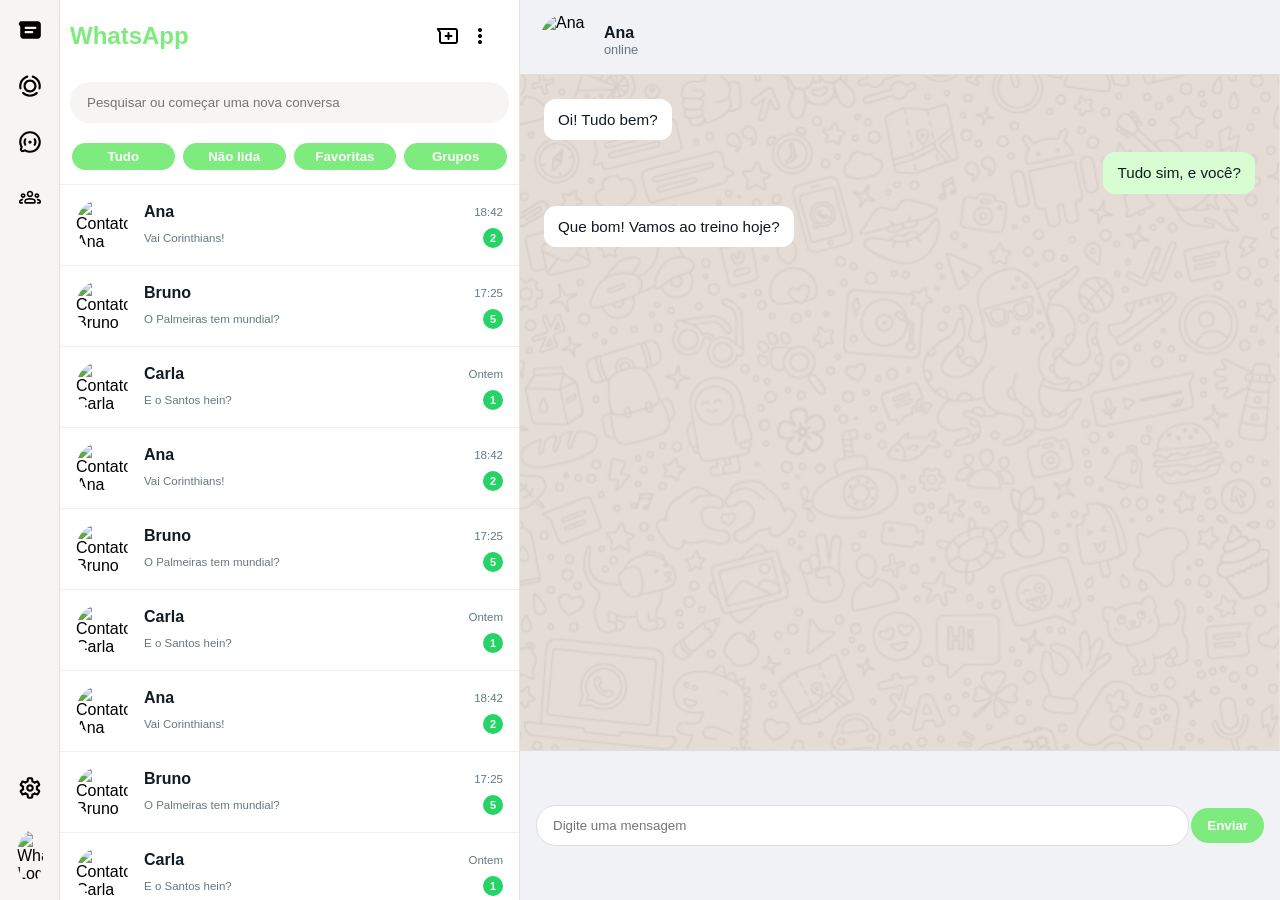
==== index.html @ 5a283557 "review_array" ====
<!DOCTYPE html>
<html lang="pt-br">
<head>
    <meta charset="UTF-8">
    <link rel="stylesheet" href="./assets/style.css">
    <script src="./script.js" defer type="module"></script>
    <meta name="viewport" content="width=device-width, initial-scale=1.0">
    <title>WhatsApp Web</title>
</head>
<body>

    <nav>
        <div class="container-nav">
            <img src="./assets/icons/messages.svg" alt="WhatsApp Logo">
            <img src="./assets/icons/status.svg" alt="WhatsApp Logo">
            <img src="./assets/icons/newsletter.svg" alt="WhatsApp Logo">
            <img src="./assets/icons/community.svg" alt="WhatsApp Logo">
        </div>
        <div class="container-nav">
            <img src="./assets/icons/settings.svg" alt="WhatsApp Logo">
            <img src="https://i.pravatar.cc/150?img=3" alt="WhatsApp Logo">
        </div>
    </nav>

    <section>
        <div class="container-stick">
            <div class="container-titulo">
                <h1>WhatsApp</h1>
                <div class="btn-new-chat">
                    <img src="./assets/icons/new-chat.svg" alt="Nova conversa">
                    <img src="./assets/icons/more-settings.svg" alt="Mais opções">
                </div>
            </div>

            <form action="">
                <input type="text" placeholder="Pesquisar ou começar uma nova conversa">
            </form>

            <div class="btn-container">
                <button>Tudo</button>
                <button>Não lida</button>
                <button>Favoritas</button>
                <button>Grupos</button>
            </div>

            <div class="chat-list">
                <article class="chat-card">
                    <img class="avatar" src="https://i.pravatar.cc/150?img=41" alt="Contato Ana">
                    <div class="chat-content">
                        <div class="chat-header">
                            <h2>Ana</h2>
                            <span>18:42</span>
                        </div>
                        <div class="chat-footer">
                            <p>Vai Corinthians!</p>
                            <span class="notificacao">2</span>
                        </div>
                    </div>
                </article>

                <article class="chat-card">
                    <img class="avatar" src="https://i.pravatar.cc/150?img=12" alt="Contato Bruno">
                    <div class="chat-content">
                        <div class="chat-header">
                            <h2>Bruno</h2>
                            <span>17:25</span>
                        </div>
                        <div class="chat-footer">
                            <p>O Palmeiras tem mundial?</p>
                            <span class="notificacao">5</span>
                        </div>
                    </div>
                </article>

                <article class="chat-card">
                    <img class="avatar" src="https://i.pravatar.cc/150?img=5" alt="Contato Carla">
                    <div class="chat-content">
                        <div class="chat-header">
                            <h2>Carla</h2>
                            <span>Ontem</span>
                        </div>
                        <div class="chat-footer">
                            <p>E o Santos hein?</p>
                            <span class="notificacao">1</span>
                        </div>
                    </div>
                </article>

                 <article class="chat-card">
                    <img class="avatar" src="https://i.pravatar.cc/150?img=41" alt="Contato Ana">
                    <div class="chat-content">
                        <div class="chat-header">
                            <h2>Ana</h2>
                            <span>18:42</span>
                        </div>
                        <div class="chat-footer">
                            <p>Vai Corinthians!</p>
                            <span class="notificacao">2</span>
                        </div>
                    </div>
                </article>

                <article class="chat-card">
                    <img class="avatar" src="https://i.pravatar.cc/150?img=12" alt="Contato Bruno">
                    <div class="chat-content">
                        <div class="chat-header">
                            <h2>Bruno</h2>
                            <span>17:25</span>
                        </div>
                        <div class="chat-footer">
                            <p>O Palmeiras tem mundial?</p>
                            <span class="notificacao">5</span>
                        </div>
                    </div>
                </article>

                <article class="chat-card">
                    <img class="avatar" src="https://i.pravatar.cc/150?img=5" alt="Contato Carla">
                    <div class="chat-content">
                        <div class="chat-header">
                            <h2>Carla</h2>
                            <span>Ontem</span>
                        </div>
                        <div class="chat-footer">
                            <p>E o Santos hein?</p>
                            <span class="notificacao">1</span>
                        </div>
                    </div>
                </article>

                 <article class="chat-card">
                    <img class="avatar" src="https://i.pravatar.cc/150?img=41" alt="Contato Ana">
                    <div class="chat-content">
                        <div class="chat-header">
                            <h2>Ana</h2>
                            <span>18:42</span>
                        </div>
                        <div class="chat-footer">
                            <p>Vai Corinthians!</p>
                            <span class="notificacao">2</span>
                        </div>
                    </div>
                </article>

                <article class="chat-card">
                    <img class="avatar" src="https://i.pravatar.cc/150?img=12" alt="Contato Bruno">
                    <div class="chat-content">
                        <div class="chat-header">
                            <h2>Bruno</h2>
                            <span>17:25</span>
                        </div>
                        <div class="chat-footer">
                            <p>O Palmeiras tem mundial?</p>
                            <span class="notificacao">5</span>
                        </div>
                    </div>
                </article>

                <article class="chat-card">
                    <img class="avatar" src="https://i.pravatar.cc/150?img=5" alt="Contato Carla">
                    <div class="chat-content">
                        <div class="chat-header">
                            <h2>Carla</h2>
                            <span>Ontem</span>
                        </div>
                        <div class="chat-footer">
                            <p>E o Santos hein?</p>
                            <span class="notificacao">1</span>
                        </div>
                    </div>
                </article>

                 <article class="chat-card">
                    <img class="avatar" src="https://i.pravatar.cc/150?img=41" alt="Contato Ana">
                    <div class="chat-content">
                        <div class="chat-header">
                            <h2>Ana</h2>
                            <span>18:42</span>
                        </div>
                        <div class="chat-footer">
                            <p>Vai Corinthians!</p>
                            <span class="notificacao">2</span>
                        </div>
                    </div>
                </article>

                <article class="chat-card">
                    <img class="avatar" src="https://i.pravatar.cc/150?img=12" alt="Contato Bruno">
                    <div class="chat-content">
                        <div class="chat-header">
                            <h2>Bruno</h2>
                            <span>17:25</span>
                        </div>
                        <div class="chat-footer">
                            <p>O Palmeiras tem mundial?</p>
                            <span class="notificacao">5</span>
                        </div>
                    </div>
                </article>

                <article class="chat-card">
                    <img class="avatar" src="https://i.pravatar.cc/150?img=5" alt="Contato Carla">
                    <div class="chat-content">
                        <div class="chat-header">
                            <h2>Carla</h2>
                            <span>Ontem</span>
                        </div>
                        <div class="chat-footer">
                            <p>E o Santos hein?</p>
                            <span class="notificacao">1</span>
                        </div>
                    </div>
                </article>
                
            </div>
        </div>
    </section>

    <main class="chat-main">
        <div class="chat-shell">
            <header class="chat-topbar">
                <img class="avatar" src="https://i.pravatar.cc/150?img=41" alt="Ana">
                <div class="contact-info">
                    <h2>Ana</h2>
                    <p>online</p>
                </div>
            </header>

            <section class="chat-messages">
                <div class="message received">Oi! Tudo bem?</div>
                <div class="message sent">Tudo sim, e você?</div>
                <div class="message received">Que bom! Vamos ao treino hoje?</div>
            </section>

            <footer class="chat-input">
                <input type="text" placeholder="Digite uma mensagem">
                <button>Enviar</button>
            </footer>
        </div>
    </main>
</body>
<script>script.js</script>
</html>
---- assets/style.css ----
* {
    margin: 0;
    padding: 0;
    box-sizing: border-box;
    text-decoration: none;
    font-family: Verdana, Geneva, Tahoma, sans-serif;
}

body {
    height: 100dvh;
    min-height: 100dvh;
    display: grid;
    grid-template-columns: 60px 460px minmax(0, 1fr);
    grid-template-rows: 1fr;
    background: #efeae2;
    overflow: hidden;
}

nav {
    grid-column: 1;
    background-color: rgb(247, 245, 243);
    display: grid;
    grid-template-rows: 1fr auto;
    justify-items: center;
    padding: 10px;
    border-right: 1px solid #e2ddd8;
}

.container-nav {
    display: grid;
    justify-items: center;
    align-content: start;
    gap: 16px;
    width: 100%;
}

.container-nav:last-child {
    align-content: end;
}

.container-nav img {
    border-radius: 100%;
    padding: 7px;
    width: 40px;
    cursor: pointer;
}

.container-nav img:hover {
    background-color: rgb(198, 244, 199);
}

section {
    grid-column: 2;
    background-color: white;
    display: grid;
    grid-template-rows: auto auto auto 1fr;
    border-right: 1px solid #eae2db;
    height: 100%;
    min-height: 0;
}

.container-stick {
    display: grid;
    grid-template-rows: auto auto auto 1fr;
    height: 100%;
    min-height: 0;
    overflow: hidden;
}

.container-titulo,
.btn-new-chat {
    display: grid;
}

.container-titulo > h1 {
    color: rgb(125, 235, 125);
    font-size: x-large;
}

.container-titulo {
    grid-template-columns: 1fr auto;
    align-items: center;
    padding: 17px 10px;
}

.btn-new-chat {
    grid-template-columns: repeat(2, auto);
    align-items: center;
    gap: 8px;
    padding: 7px;
    border-radius: 100%;
    margin-right: 10px;
}

.btn-new-chat:hover {
    background-color: rgb(198, 244, 199);
}

img {
    display: block;
    max-width: 100%;
}

form {
    padding: 10px;
}

input {
    width: 100%;
    padding: 12px 16px;
    border-radius: 20px;
    border: 1px solid transparent;
    background-color: #F6F5F4;
    outline: none;
}

input:focus {
    border: 1px solid rgb(125, 235, 125);
}

.btn-container {
    display: grid;
    grid-template-columns: repeat(4, minmax(0, 1fr));
    gap: 8px;
    padding: 10px 12px 14px;
}

.btn-container button {
    padding: 6px 12px;
    border-radius: 20px;
    border: none;
    background-color: rgb(125, 235, 125);
    color: white;
    font-weight: bold;
    cursor: pointer;
}

.chat-list {
    display: grid;
    overflow-y: auto;
    min-height: 0;
}

.chat-card {
    display: grid;
    grid-template-columns: 56px 1fr;
    gap: 12px;
    align-items: center;
    padding: 14px 16px;
    border-top: 1px solid #f1efee;
    background: #fff;
    cursor: pointer;
    transition: 0.2s ease;
}

.chat-card:hover {
    background: #f5f5f5;
}

.avatar {
    width: 52px;
    height: 52px;
    border-radius: 50%;
    object-fit: cover;
}

.chat-content {
    display: grid;
    gap: 7px;
    min-width: 0;
}

.chat-header,
.chat-footer {
    display: grid;
    grid-template-columns: 1fr auto;
    align-items: center;
    gap: 8px;
}

.chat-header h2 {
    font-size: 1rem;
    color: #111b21;
    font-weight: 700;
}

.chat-header span,
.chat-footer p {
    font-size: 0.72rem;
    color: #667781;
}

.chat-footer p {
    white-space: nowrap;
    overflow: hidden;
    text-overflow: ellipsis;
}

.notificacao {
    min-width: 20px;
    height: 20px;
    border-radius: 50%;
    background: #25d366;
    color: white;
    font-size: 0.68rem;
    display: grid;
    place-items: center;
    font-weight: 700;
}

.chat-main {
    grid-column: 3;
    min-width: 0;
    min-height: 0;
    height: 100%;
    padding: 0;
}

.chat-shell {
    display: grid;
    grid-template-columns: repeat(12, minmax(0, 1fr));
    grid-template-rows: repeat(12, minmax(0, 1fr));
    width: 100%;
    height: 100%;
}

.chat-topbar {
    grid-column: 1 / span 12;
    grid-row: 1 / span 1;
    display: grid;
    grid-template-columns: auto 1fr;
    align-items: center;
    gap: 12px;
    padding: 14px 20px;
    background: #f0f2f5;
    border-bottom: 1px solid #e2ddd8;
}

.chat-topbar h2 {
    font-size: 1rem;
    color: #111b21;
}

.chat-topbar p {
    font-size: 0.8rem;
    color: #667781;
}

.chat-messages {
    grid-column: 1 / span 12;
    grid-row: 2 / span 9;
    padding: 24px;
    display:grid;
    align-content: end;
    gap: 12px;
    background-image: url('./imgs/whatsapp_bg.png');
    background-size: cover;
    background-position: center;
    background-repeat: no-repeat;
    overflow-y: auto;
    min-height: 0;
}

.message {
    max-width: 60%;
    padding: 10px 14px;
    border-radius: 12px;
    font-size: 0.95rem;
    line-height: 1.4;
}

.message.received {
    justify-self: start;
    background: white;
    color: #111b21;
}

.message.sent {
    justify-self: end;
    background: #d9fdd3;
    color: #111b21;
}

.chat-input {
    grid-column: 1 / span 12;
    grid-row: 11 / span 2;
    display: grid;
    grid-template-columns: 1fr auto;
    align-items: center;
    gap: 2px;
    padding: 12px 16px;
    background: #f0f2f5;
    border-top: 1px solid #e2ddd8;
}

.chat-input input {
    border: 1px solid #e2ddd8;
    background: white;
}

.chat-input button {
    border: none;
    border-radius: 20px;
    padding: 10px 16px;
    background: rgb(125, 235, 125);
    color: white;
    font-weight: bold;
    cursor: pointer;
}
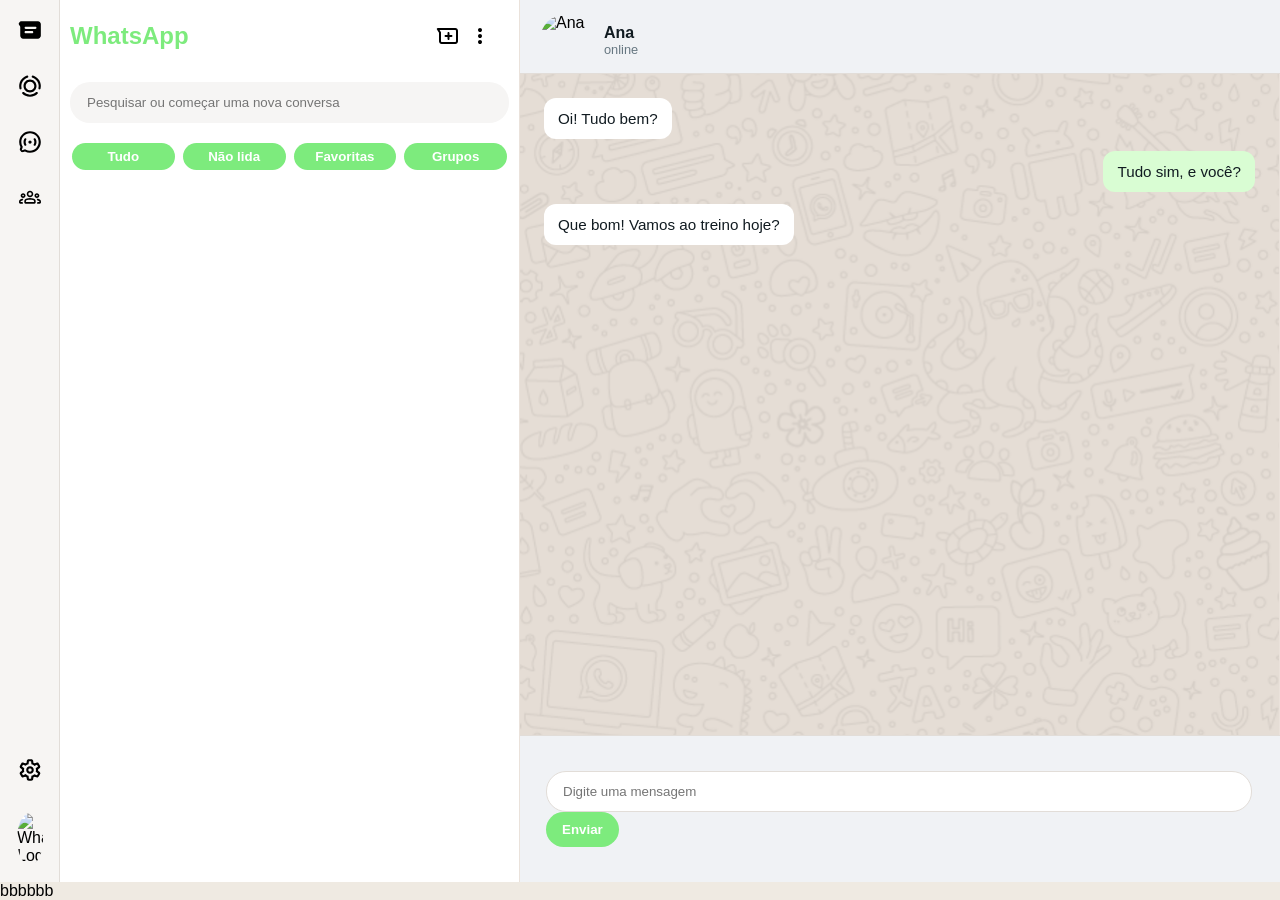
==== commit 233e5a4f: "tirar_contatos_html" ====
--- a/index.html
+++ b/index.html
@@ -44,175 +44,8 @@
             </div>
 
             <div class="chat-list">
-                <article class="chat-card">
-                    <img class="avatar" src="https://i.pravatar.cc/150?img=41" alt="Contato Ana">
-                    <div class="chat-content">
-                        <div class="chat-header">
-                            <h2>Ana</h2>
-                            <span>18:42</span>
-                        </div>
-                        <div class="chat-footer">
-                            <p>Vai Corinthians!</p>
-                            <span class="notificacao">2</span>
-                        </div>
-                    </div>
-                </article>
-
-                <article class="chat-card">
-                    <img class="avatar" src="https://i.pravatar.cc/150?img=12" alt="Contato Bruno">
-                    <div class="chat-content">
-                        <div class="chat-header">
-                            <h2>Bruno</h2>
-                            <span>17:25</span>
-                        </div>
-                        <div class="chat-footer">
-                            <p>O Palmeiras tem mundial?</p>
-                            <span class="notificacao">5</span>
-                        </div>
-                    </div>
-                </article>
-
-                <article class="chat-card">
-                    <img class="avatar" src="https://i.pravatar.cc/150?img=5" alt="Contato Carla">
-                    <div class="chat-content">
-                        <div class="chat-header">
-                            <h2>Carla</h2>
-                            <span>Ontem</span>
-                        </div>
-                        <div class="chat-footer">
-                            <p>E o Santos hein?</p>
-                            <span class="notificacao">1</span>
-                        </div>
-                    </div>
-                </article>
-
-                 <article class="chat-card">
-                    <img class="avatar" src="https://i.pravatar.cc/150?img=41" alt="Contato Ana">
-                    <div class="chat-content">
-                        <div class="chat-header">
-                            <h2>Ana</h2>
-                            <span>18:42</span>
-                        </div>
-                        <div class="chat-footer">
-                            <p>Vai Corinthians!</p>
-                            <span class="notificacao">2</span>
-                        </div>
-                    </div>
-                </article>
-
-                <article class="chat-card">
-                    <img class="avatar" src="https://i.pravatar.cc/150?img=12" alt="Contato Bruno">
-                    <div class="chat-content">
-                        <div class="chat-header">
-                            <h2>Bruno</h2>
-                            <span>17:25</span>
-                        </div>
-                        <div class="chat-footer">
-                            <p>O Palmeiras tem mundial?</p>
-                            <span class="notificacao">5</span>
-                        </div>
-                    </div>
-                </article>
-
-                <article class="chat-card">
-                    <img class="avatar" src="https://i.pravatar.cc/150?img=5" alt="Contato Carla">
-                    <div class="chat-content">
-                        <div class="chat-header">
-                            <h2>Carla</h2>
-                            <span>Ontem</span>
-                        </div>
-                        <div class="chat-footer">
-                            <p>E o Santos hein?</p>
-                            <span class="notificacao">1</span>
-                        </div>
-                    </div>
-                </article>
-
-                 <article class="chat-card">
-                    <img class="avatar" src="https://i.pravatar.cc/150?img=41" alt="Contato Ana">
-                    <div class="chat-content">
-                        <div class="chat-header">
-                            <h2>Ana</h2>
-                            <span>18:42</span>
-                        </div>
-                        <div class="chat-footer">
-                            <p>Vai Corinthians!</p>
-                            <span class="notificacao">2</span>
-                        </div>
-                    </div>
-                </article>
-
-                <article class="chat-card">
-                    <img class="avatar" src="https://i.pravatar.cc/150?img=12" alt="Contato Bruno">
-                    <div class="chat-content">
-                        <div class="chat-header">
-                            <h2>Bruno</h2>
-                            <span>17:25</span>
-                        </div>
-                        <div class="chat-footer">
-                            <p>O Palmeiras tem mundial?</p>
-                            <span class="notificacao">5</span>
-                        </div>
-                    </div>
-                </article>
-
-                <article class="chat-card">
-                    <img class="avatar" src="https://i.pravatar.cc/150?img=5" alt="Contato Carla">
-                    <div class="chat-content">
-                        <div class="chat-header">
-                            <h2>Carla</h2>
-                            <span>Ontem</span>
-                        </div>
-                        <div class="chat-footer">
-                            <p>E o Santos hein?</p>
-                            <span class="notificacao">1</span>
-                        </div>
-                    </div>
-                </article>
-
-                 <article class="chat-card">
-                    <img class="avatar" src="https://i.pravatar.cc/150?img=41" alt="Contato Ana">
-                    <div class="chat-content">
-                        <div class="chat-header">
-                            <h2>Ana</h2>
-                            <span>18:42</span>
-                        </div>
-                        <div class="chat-footer">
-                            <p>Vai Corinthians!</p>
-                            <span class="notificacao">2</span>
-                        </div>
-                    </div>
-                </article>
-
-                <article class="chat-card">
-                    <img class="avatar" src="https://i.pravatar.cc/150?img=12" alt="Contato Bruno">
-                    <div class="chat-content">
-                        <div class="chat-header">
-                            <h2>Bruno</h2>
-                            <span>17:25</span>
-                        </div>
-                        <div class="chat-footer">
-                            <p>O Palmeiras tem mundial?</p>
-                            <span class="notificacao">5</span>
-                        </div>
-                    </div>
-                </article>
-
-                <article class="chat-card">
-                    <img class="avatar" src="https://i.pravatar.cc/150?img=5" alt="Contato Carla">
-                    <div class="chat-content">
-                        <div class="chat-header">
-                            <h2>Carla</h2>
-                            <span>Ontem</span>
-                        </div>
-                        <div class="chat-footer">
-                            <p>E o Santos hein?</p>
-                            <span class="notificacao">1</span>
-                        </div>
-                    </div>
-                </article>
-                
-            </div>
+    <!-- os contatos vão ser inseridos aqui via JS -->
+            </div>      
         </div>
     </section>
 
@@ -233,11 +66,12 @@
             </section>
 
             <footer class="chat-input">
-                <input type="text" placeholder="Digite uma mensagem">
-                <button>Enviar</button>
-            </footer>
+    <form id="form-send-msg">
+        <input type="text" id="input-send-msg" placeholder="Digite uma mensagem">
+        <button type="submit">Enviar</button>
+    </form>
+</footer>
         </div>
     </main>
-</body>
-<script>script.js</script>
+</body>bbbbbb
 </html>
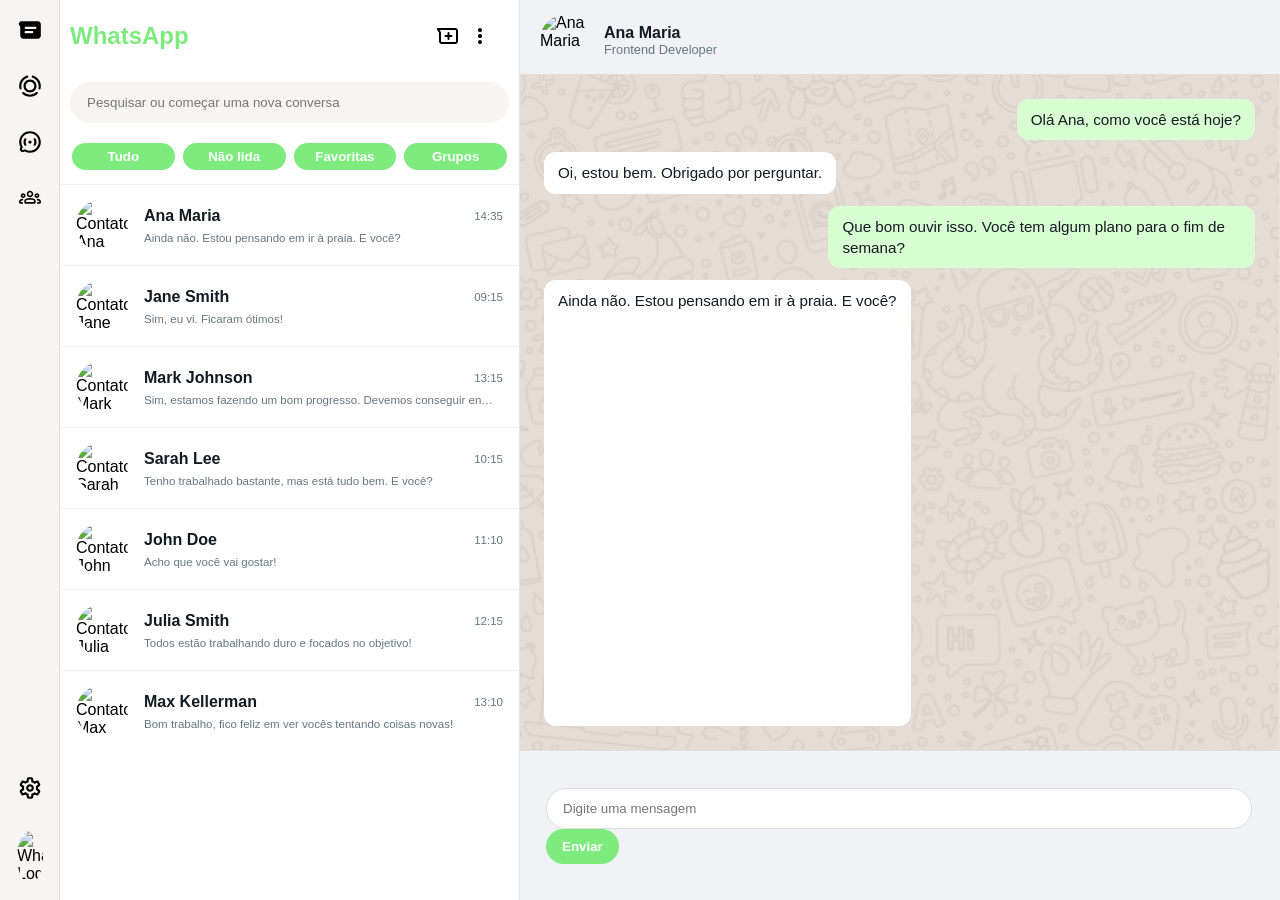
==== commit 4b1dba86: "renderizar_cards2" ====
--- a/index.html
+++ b/index.html
@@ -73,5 +73,44 @@
 </footer>
         </div>
     </main>
-</body>bbbbbb
+    <section class="perfil-screen hidden">
+    <div class="perfil-header">
+        <h1>Perfil</h1>
+    </div>
+
+    <div class="perfil-foto">
+        <img id="perfil-avatar" src="" alt="Foto de perfil">
+    </div>
+
+    <div class="perfil-campo">
+        <span class="perfil-label">Nome</span>
+        <p id="perfil-nome"></p>
+    </div>
+
+    <div class="perfil-campo">
+        <span class="perfil-label">Recado</span>
+        <div class="perfil-linha">
+            <p>Disponível</p>
+            <img src="./assets/icons/edit.svg" alt="Editar recado" class="icon-small">
+        </div>
+    </div>
+
+    <div class="perfil-campo">
+        <span class="perfil-label">Telefone</span>
+        <div class="perfil-linha">
+            <img src="./assets/icons/phone.svg" alt="Telefone" class="icon-small">
+            <p id="perfil-telefone"></p>
+            <img src="./assets/icons/copy.svg" alt="Copiar telefone" class="icon-small">
+        </div>
+    </div>
+
+    <div class="trocar-perfil-container">
+        <h2>Trocar de Perfil</h2>
+        <div class="trocar-perfil" id="trocar-perfil-lista">
+            <!-- os 4 avatares vão ser inseridos aqui via JS, no Passo 10 -->
+        </div>
+    </div>
+</section>
+
+</body>
 </html>
--- a/assets/style.css
+++ b/assets/style.css
@@ -306,4 +306,85 @@
     color: white;
     font-weight: bold;
     cursor: pointer;
+}
+
+.hidden {
+    display: none !important;
+}
+
+.perfil-screen {
+    grid-column: 2;
+    background-color: white;
+    display: grid;
+    grid-template-rows: auto auto auto auto auto 1fr;
+    row-gap: 20px;
+    padding: 24px;
+    border-right: 1px solid #eae2db;
+    overflow-y: auto;
+}
+
+.perfil-foto {
+    display: grid;
+    justify-content: center;
+}
+
+.perfil-foto img {
+    width: 150px;
+    height: 150px;
+    border-radius: 50%;
+    object-fit: cover;
+}
+
+.perfil-campo {
+    display: grid;
+    gap: 6px;
+}
+
+.perfil-label {
+    font-size: 0.85rem;
+    color: #667781;
+}
+
+.perfil-linha {
+    display: grid;
+    grid-template-columns: auto 1fr auto;
+    align-items: center;
+    gap: 10px;
+}
+
+.icon-small {
+    width: 20px;
+    height: 20px;
+    cursor: pointer;
+}
+
+.trocar-perfil-container h2 {
+    font-size: 1rem;
+    margin-bottom: 12px;
+}
+
+.trocar-perfil {
+    display: grid;
+    grid-template-columns: repeat(4, 1fr);
+    gap: 12px;
+    text-align: center;
+}
+
+.trocar-perfil-item {
+    display: grid;
+    justify-items: center;
+    gap: 6px;
+    cursor: pointer;
+}
+
+.trocar-perfil-item img {
+    width: 56px;
+    height: 56px;
+    border-radius: 50%;
+    object-fit: cover;
+}
+
+.trocar-perfil-item span {
+    font-size: 0.8rem;
+    color: #111b21;
 }
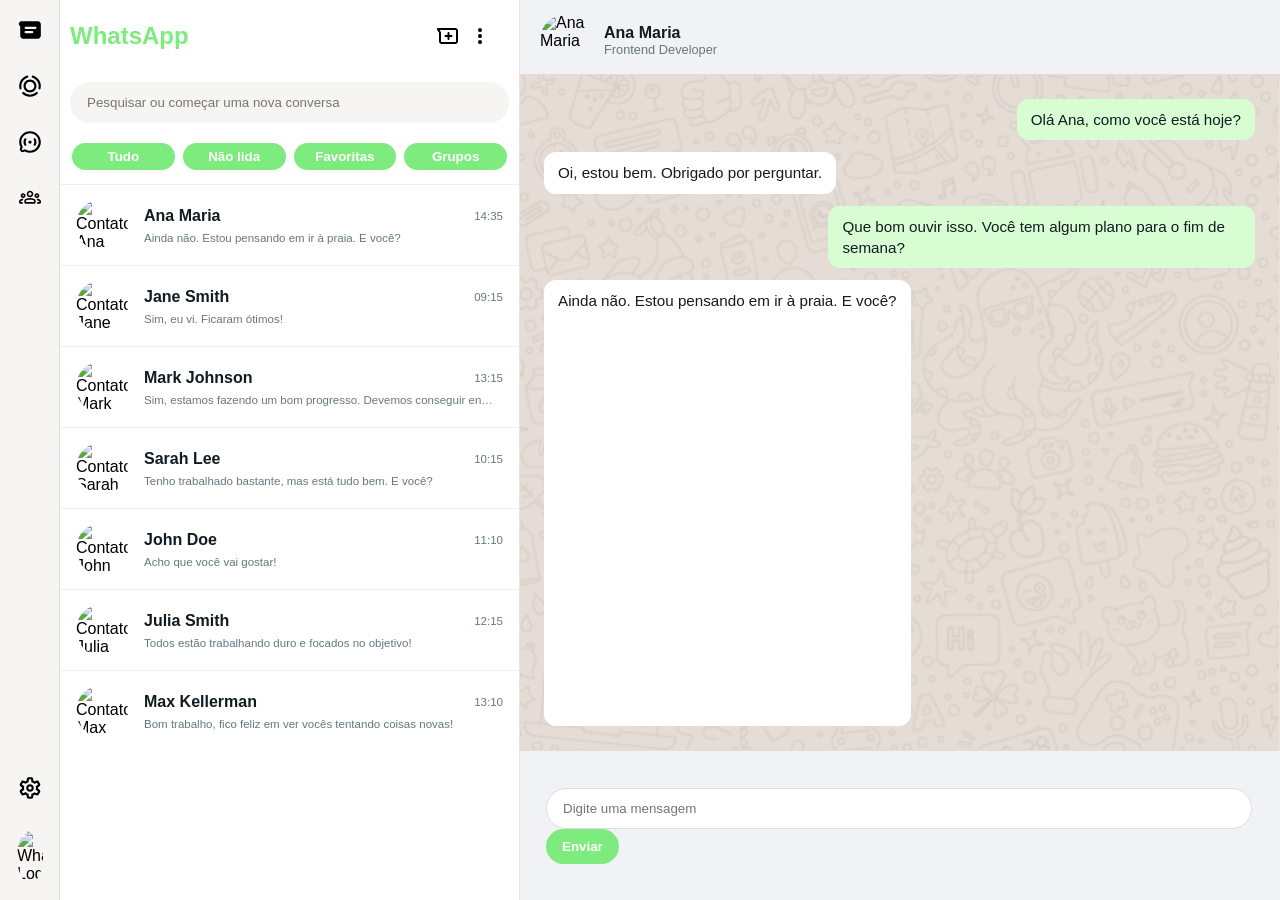
==== commit 3c59dd07: "perfil_inicio" ====
--- a/index.html
+++ b/index.html
@@ -18,11 +18,11 @@
         </div>
         <div class="container-nav">
             <img src="./assets/icons/settings.svg" alt="WhatsApp Logo">
-            <img src="https://i.pravatar.cc/150?img=3" alt="WhatsApp Logo">
+           <img id="nav-avatar" src="https://i.pravatar.cc/150?img=3" alt="WhatsApp Logo">
         </div>
     </nav>
 
-    <section>
+    <section class="chat-sidebar">
         <div class="container-stick">
             <div class="container-titulo">
                 <h1>WhatsApp</h1>
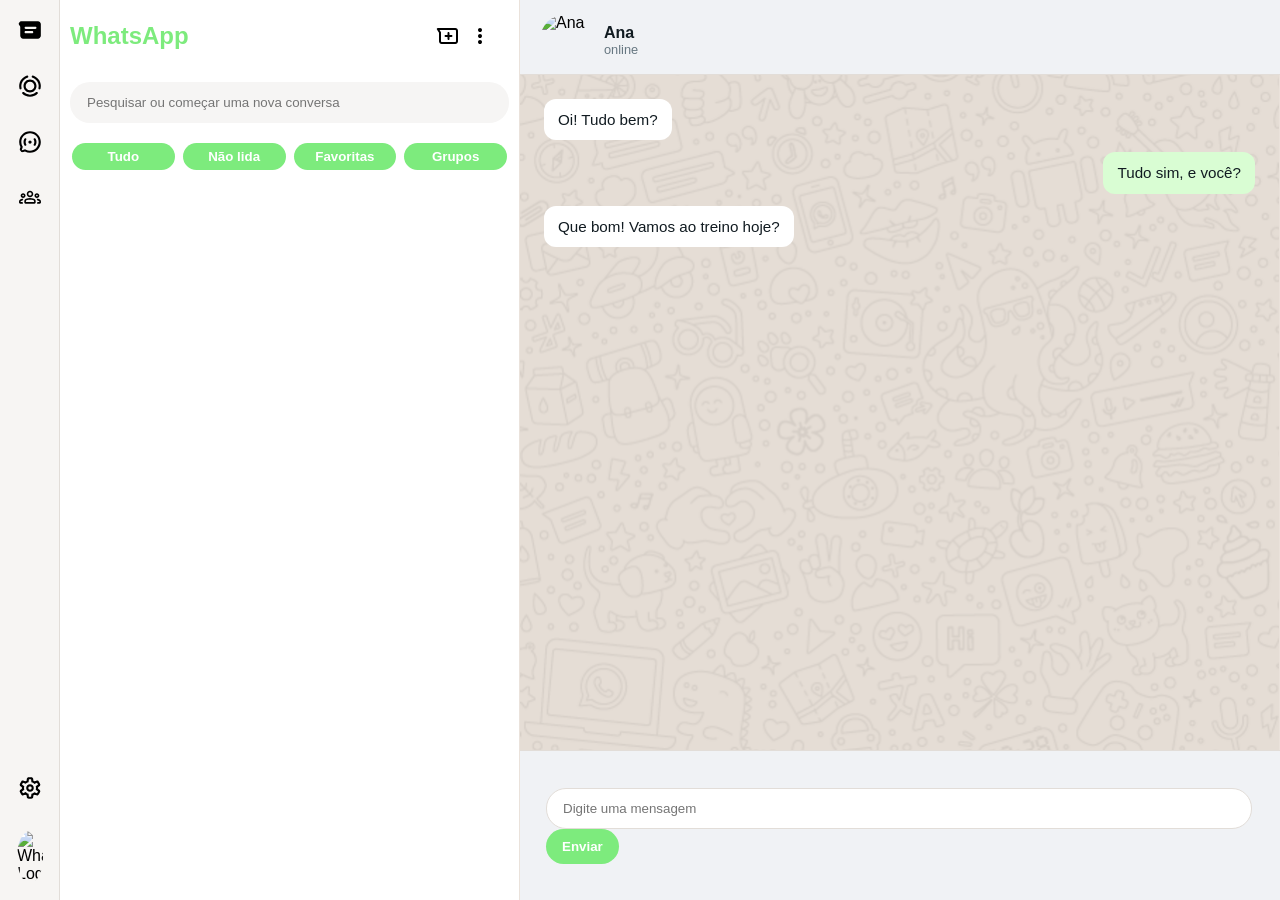
==== commit 5a3b0856: "toggle_dark_mode" ====
--- a/index.html
+++ b/index.html
@@ -17,7 +17,7 @@
             <img src="./assets/icons/community.svg" alt="WhatsApp Logo">
         </div>
         <div class="container-nav">
-            <img src="./assets/icons/settings.svg" alt="WhatsApp Logo">
+            <img id="btn-dark-mode" src="./assets/icons/settings.svg" alt="Modo noturno">
            <img id="nav-avatar" src="https://i.pravatar.cc/150?img=3" alt="WhatsApp Logo">
         </div>
     </nav>
--- a/assets/style.css
+++ b/assets/style.css
@@ -251,6 +251,7 @@
     grid-row: 2 / span 9;
     padding: 24px;
     display:grid;
+    grid-template-columns: 1fr;
     align-content: end;
     gap: 12px;
     background-image: url('./imgs/whatsapp_bg.png');
@@ -262,6 +263,7 @@
 }
 
 .message {
+    width: max-content;
     max-width: 60%;
     padding: 10px 14px;
     border-radius: 12px;
@@ -387,4 +389,75 @@
 .trocar-perfil-item span {
     font-size: 0.8rem;
     color: #111b21;
+}
+
+body.dark-mode {
+    background: #0b141a;
+}
+
+body.dark-mode nav {
+    background-color: #202c33;
+    border-right: 1px solid #2a3942;
+}
+
+body.dark-mode .chat-sidebar,
+body.dark-mode .perfil-screen {
+    background-color: #111b21;
+    border-right: 1px solid #2a3942;
+    color: #e9edef;
+}
+
+body.dark-mode .container-titulo > h1 {
+    color: rgb(125, 235, 125);
+}
+
+body.dark-mode input {
+    background-color: #202c33;
+    color: #e9edef;
+}
+
+body.dark-mode .chat-card {
+    background: #111b21;
+    border-top: 1px solid #202c33;
+}
+
+body.dark-mode .chat-card:hover {
+    background: #202c33;
+}
+
+body.dark-mode .chat-header h2 {
+    color: #e9edef;
+}
+
+body.dark-mode .chat-header span,
+body.dark-mode .chat-footer p,
+body.dark-mode .perfil-label {
+    color: #8696a0;
+}
+
+body.dark-mode .chat-topbar,
+body.dark-mode .chat-input {
+    background: #202c33;
+    border-color: #2a3942;
+}
+
+body.dark-mode .chat-topbar h2 {
+    color: #e9edef;
+}
+
+body.dark-mode .message.received {
+    background: #202c33;
+    color: #e9edef;
+}
+
+body.dark-mode .message.sent {
+    background: #005c4b;
+    color: #e9edef;
+}
+
+body.dark-mode .perfil-nome,
+body.dark-mode #perfil-nome,
+body.dark-mode #perfil-telefone,
+body.dark-mode .trocar-perfil-item span {
+    color: #e9edef;
 }
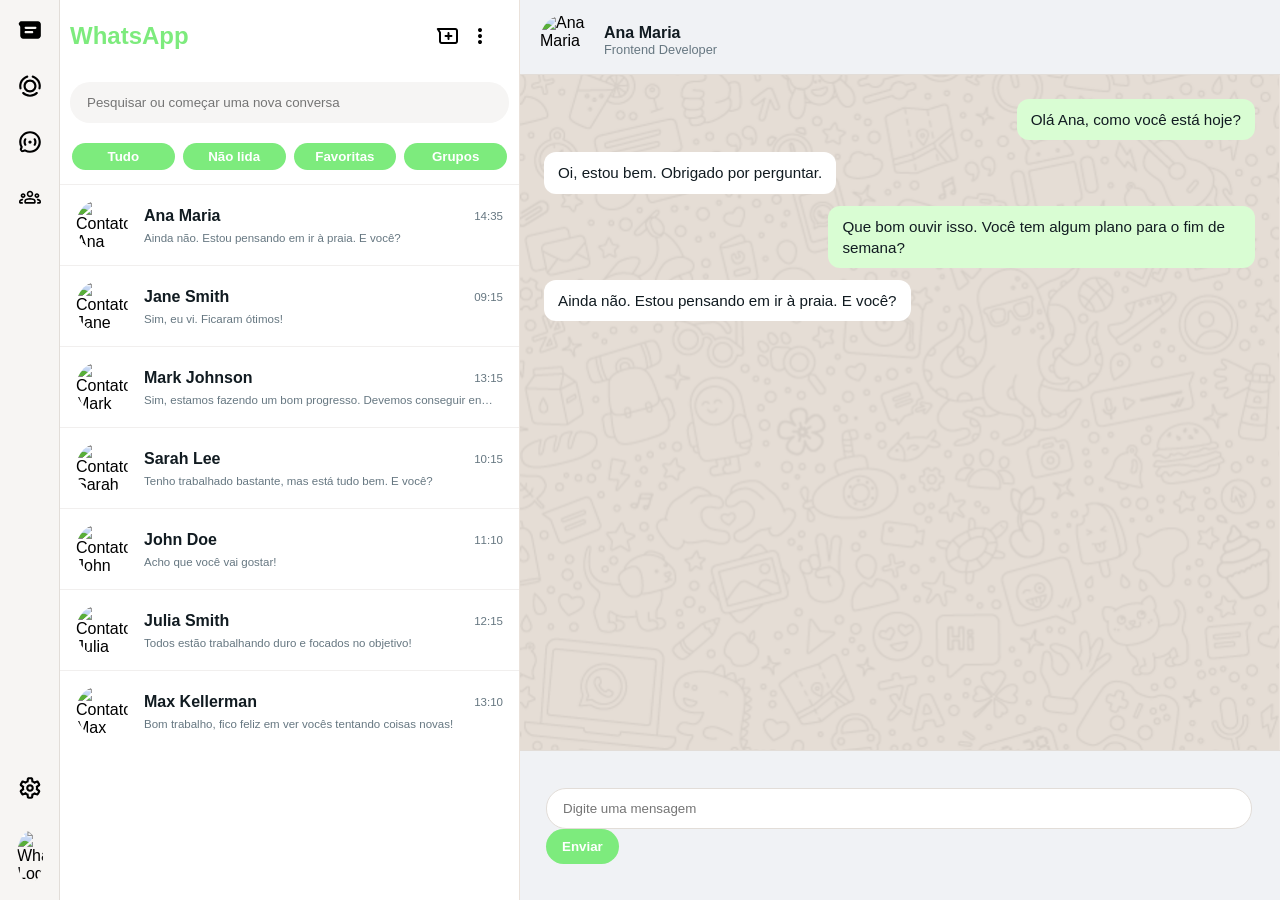
==== commit bb3837a5: "correcao_box_chat" ====
--- a/index.html
+++ b/index.html
@@ -60,9 +60,11 @@
             </header>
 
             <section class="chat-messages">
+             <div class="chat-messages-inner">
                 <div class="message received">Oi! Tudo bem?</div>
                 <div class="message sent">Tudo sim, e você?</div>
                 <div class="message received">Que bom! Vamos ao treino hoje?</div>
+            </div>
             </section>
 
             <footer class="chat-input">
--- a/assets/style.css
+++ b/assets/style.css
@@ -251,15 +251,19 @@
     grid-row: 2 / span 9;
     padding: 24px;
     display:grid;
-    grid-template-columns: 1fr;
-    align-content: end;
-    gap: 12px;
     background-image: url('./imgs/whatsapp_bg.png');
     background-size: cover;
     background-position: center;
     background-repeat: no-repeat;
     overflow-y: auto;
     min-height: 0;
+}
+
+.chat-messages-inner {
+    display: grid;
+    grid-auto-rows: min-content;
+    gap: 12px;
+    align-self: end;
 }
 
 .message {
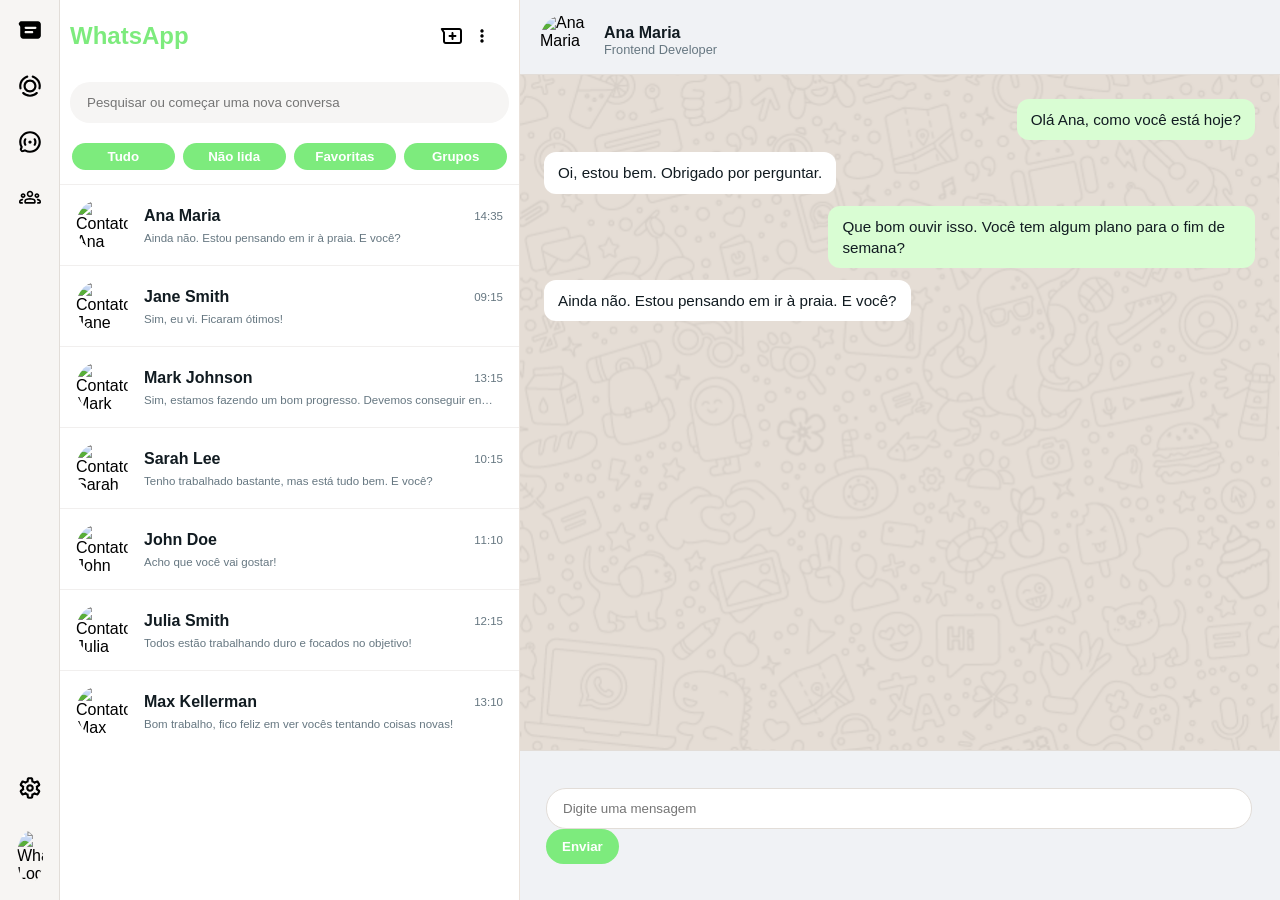
==== commit 4ee2a469: "correcao_foto" ====
--- a/index.html
+++ b/index.html
@@ -28,7 +28,7 @@
                 <h1>WhatsApp</h1>
                 <div class="btn-new-chat">
                     <img src="./assets/icons/new-chat.svg" alt="Nova conversa">
-                    <img src="./assets/icons/more-settings.svg" alt="Mais opções">
+                   <img src="./assets/icons/more-settings.svg" alt="Menu" class="icon-small">
                 </div>
             </div>
 
@@ -93,7 +93,6 @@
         <span class="perfil-label">Recado</span>
         <div class="perfil-linha">
             <p>Disponível</p>
-            <img src="./assets/icons/edit.svg" alt="Editar recado" class="icon-small">
         </div>
     </div>
 
@@ -102,7 +101,7 @@
         <div class="perfil-linha">
             <img src="./assets/icons/phone.svg" alt="Telefone" class="icon-small">
             <p id="perfil-telefone"></p>
-            <img src="./assets/icons/copy.svg" alt="Copiar telefone" class="icon-small">
+           <img src="./assets/icons/copy-btn.svg" alt="Copiar telefone" class="icon-small">
         </div>
     </div>
 
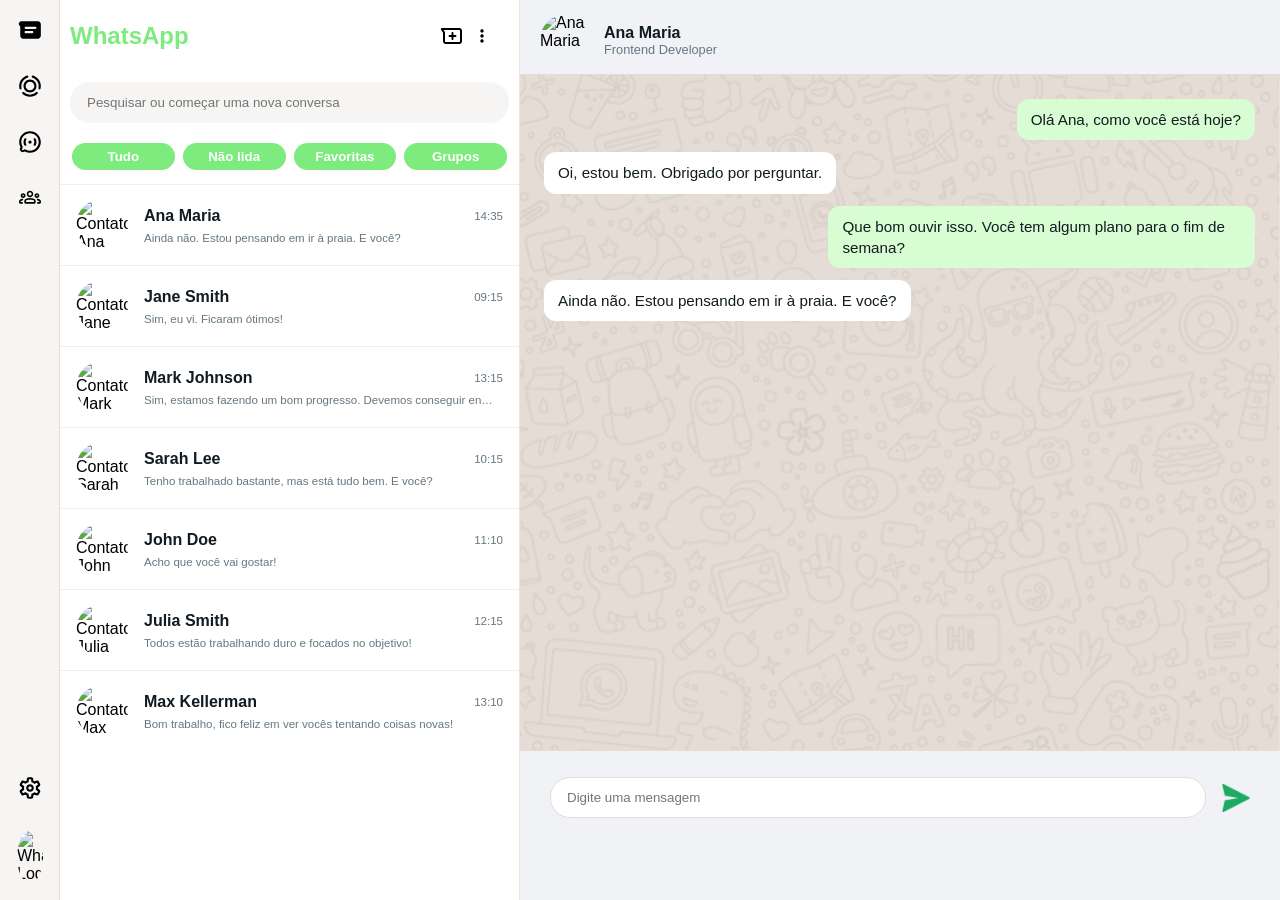
==== commit 9712e08f: "correcao_input_button" ====
--- a/index.html
+++ b/index.html
@@ -70,7 +70,9 @@
             <footer class="chat-input">
     <form id="form-send-msg">
         <input type="text" id="input-send-msg" placeholder="Digite uma mensagem">
-        <button type="submit">Enviar</button>
+        <button type="submit" class="btn-send">
+    <img src="./assets/icons/send-message.png" alt="Enviar mensagem">
+</button>
     </form>
 </footer>
         </div>
--- a/assets/style.css
+++ b/assets/style.css
@@ -290,13 +290,16 @@
 .chat-input {
     grid-column: 1 / span 12;
     grid-row: 11 / span 2;
-    display: grid;
-    grid-template-columns: 1fr auto;
-    align-items: center;
-    gap: 2px;
-    padding: 12px 16px;
+    padding: 16px 20px;
     background: #f0f2f5;
     border-top: 1px solid #e2ddd8;
+}
+
+.chat-input form {
+    display: grid;
+    grid-template-columns: 1fr auto;
+    align-items: center;
+    gap: 16px;
 }
 
 .chat-input input {
@@ -306,12 +309,16 @@
 
 .chat-input button {
     border: none;
-    border-radius: 20px;
-    padding: 10px 16px;
-    background: rgb(125, 235, 125);
-    color: white;
-    font-weight: bold;
-    cursor: pointer;
+    padding: 0;
+    background:transparent;
+    cursor: pointer;
+    display: grid;
+    place-items: center;
+}
+
+.chat-input button img {
+    width: 28px;
+    height: 28px;
 }
 
 .hidden {
